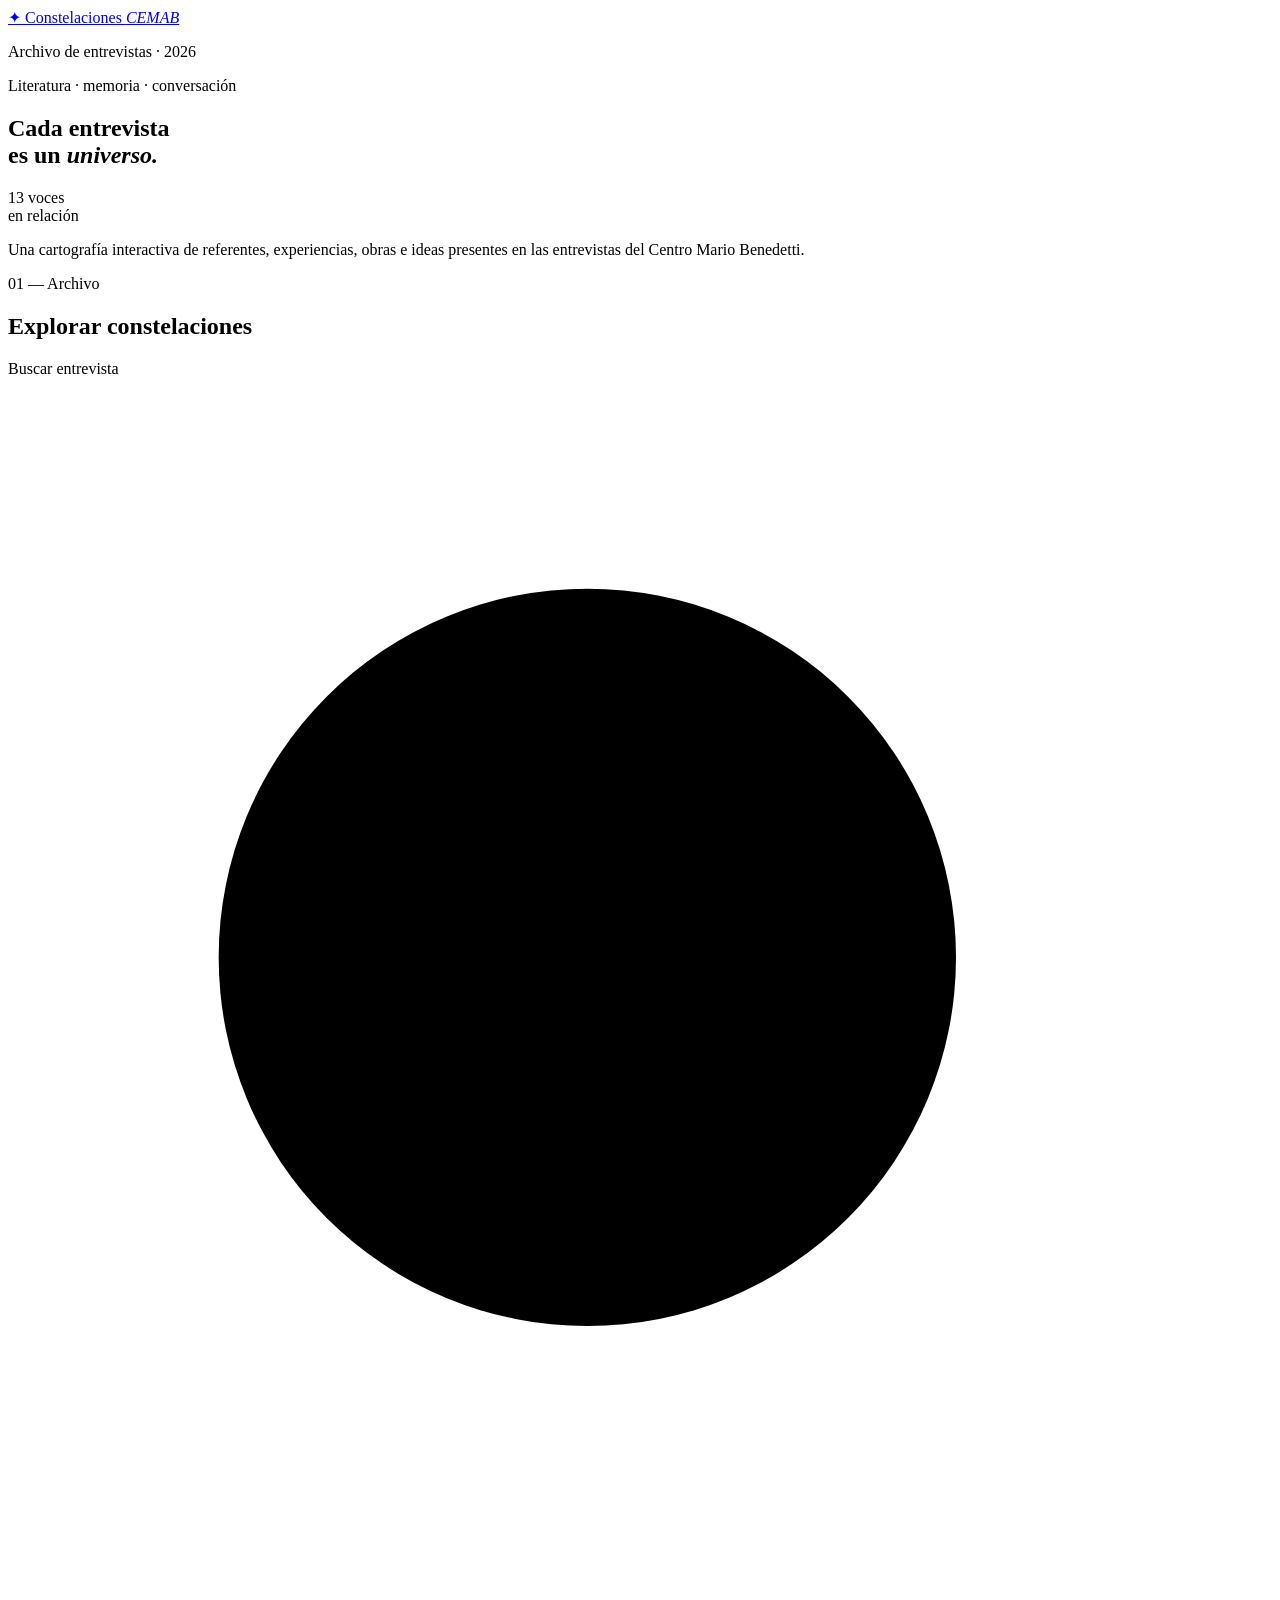
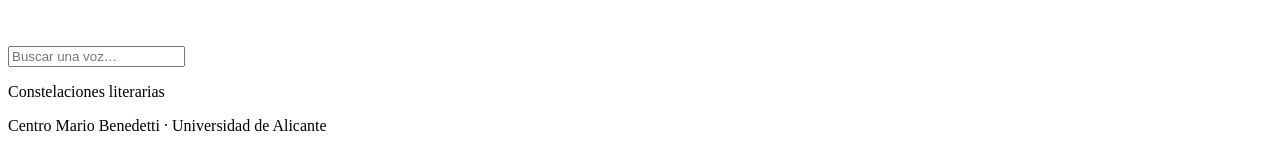
==== index.html @ 8936b4fa "Añade index.html" ====
<!doctype html>
<html lang="es">
<head>
  <meta charset="utf-8">
  <meta name="viewport" content="width=device-width, initial-scale=1">
  <meta name="theme-color" content="#0a0a0a">
  <meta name="description" content="Constelaciones interactivas construidas a partir de entrevistas del Centro Mario Benedetti.">
  <title>Constelaciones CEMAB</title>
  <link rel="preconnect" href="https://fonts.googleapis.com">
  <link rel="preconnect" href="https://fonts.gstatic.com" crossorigin>
  <link href="https://fonts.googleapis.com/css2?family=DM+Mono:wght@300;400;500&family=Manrope:wght@400;500;600&family=Newsreader:opsz,wght@6..72,400;6..72,500&display=swap" rel="stylesheet">
  <link rel="stylesheet" href="assets/site.css">
</head>
<body>
  <div class="noise" aria-hidden="true"></div>
  <header class="site-header">
    <a class="brand" href="index.html" aria-label="Constelaciones CEMAB, inicio">
      <span class="brand-mark" aria-hidden="true">✦</span>
      <span>Constelaciones <i>CEMAB</i></span>
    </a>
    <p class="edition">Archivo de entrevistas · 2026</p>
  </header>

  <main>
    <section class="hero" aria-labelledby="hero-title">
      <div class="hero-copy">
        <p class="eyebrow">Literatura · memoria · conversación</p>
        <h1 id="hero-title">Cada entrevista<br>es un <em>universo.</em></h1>
      </div>
      <div class="hero-orbit" aria-hidden="true">
        <span class="orbit orbit-a"></span>
        <span class="orbit orbit-b"></span>
        <span class="orbit orbit-c"></span>
        <span class="orbit-core">13</span>
        <span class="orbit-caption">voces<br>en relación</span>
      </div>
      <p class="intro">Una cartografía interactiva de referentes, experiencias, obras e ideas presentes en las entrevistas del Centro Mario Benedetti.</p>
    </section>

    <section class="archive" aria-labelledby="archive-title">
      <div class="archive-head">
        <div>
          <p class="section-index">01 — Archivo</p>
          <h2 id="archive-title">Explorar constelaciones</h2>
        </div>
        <label class="search">
          <span class="sr-only">Buscar entrevista</span>
          <svg viewBox="0 0 24 24" aria-hidden="true"><circle cx="11" cy="11" r="7"></circle><path d="m20 20-4-4"></path></svg>
          <input id="search" type="search" placeholder="Buscar una voz…" autocomplete="off">
        </label>
      </div>
      <div id="grid" class="portrait-grid" aria-live="polite"></div>
      <p id="empty" class="empty" hidden>No encontramos ninguna entrevista con ese nombre.</p>
    </section>
  </main>

  <footer class="site-footer">
    <p>Constelaciones literarias</p>
    <p>Centro Mario Benedetti · Universidad de Alicante</p>
  </footer>

  <template id="card-template">
    <a class="portrait-card">
      <div class="portrait-visual">
        <img alt="" loading="lazy">
        <span class="portrait-placeholder" aria-hidden="true"></span>
        <span class="card-arrow" aria-hidden="true">↗</span>
        <span class="card-status">Explorar</span>
      </div>
      <div class="portrait-meta">
        <span class="portrait-number"></span>
        <h3></h3>
        <p></p>
      </div>
    </a>
  </template>

  <script src="assets/gallery.js" defer></script>
</body>
</html>
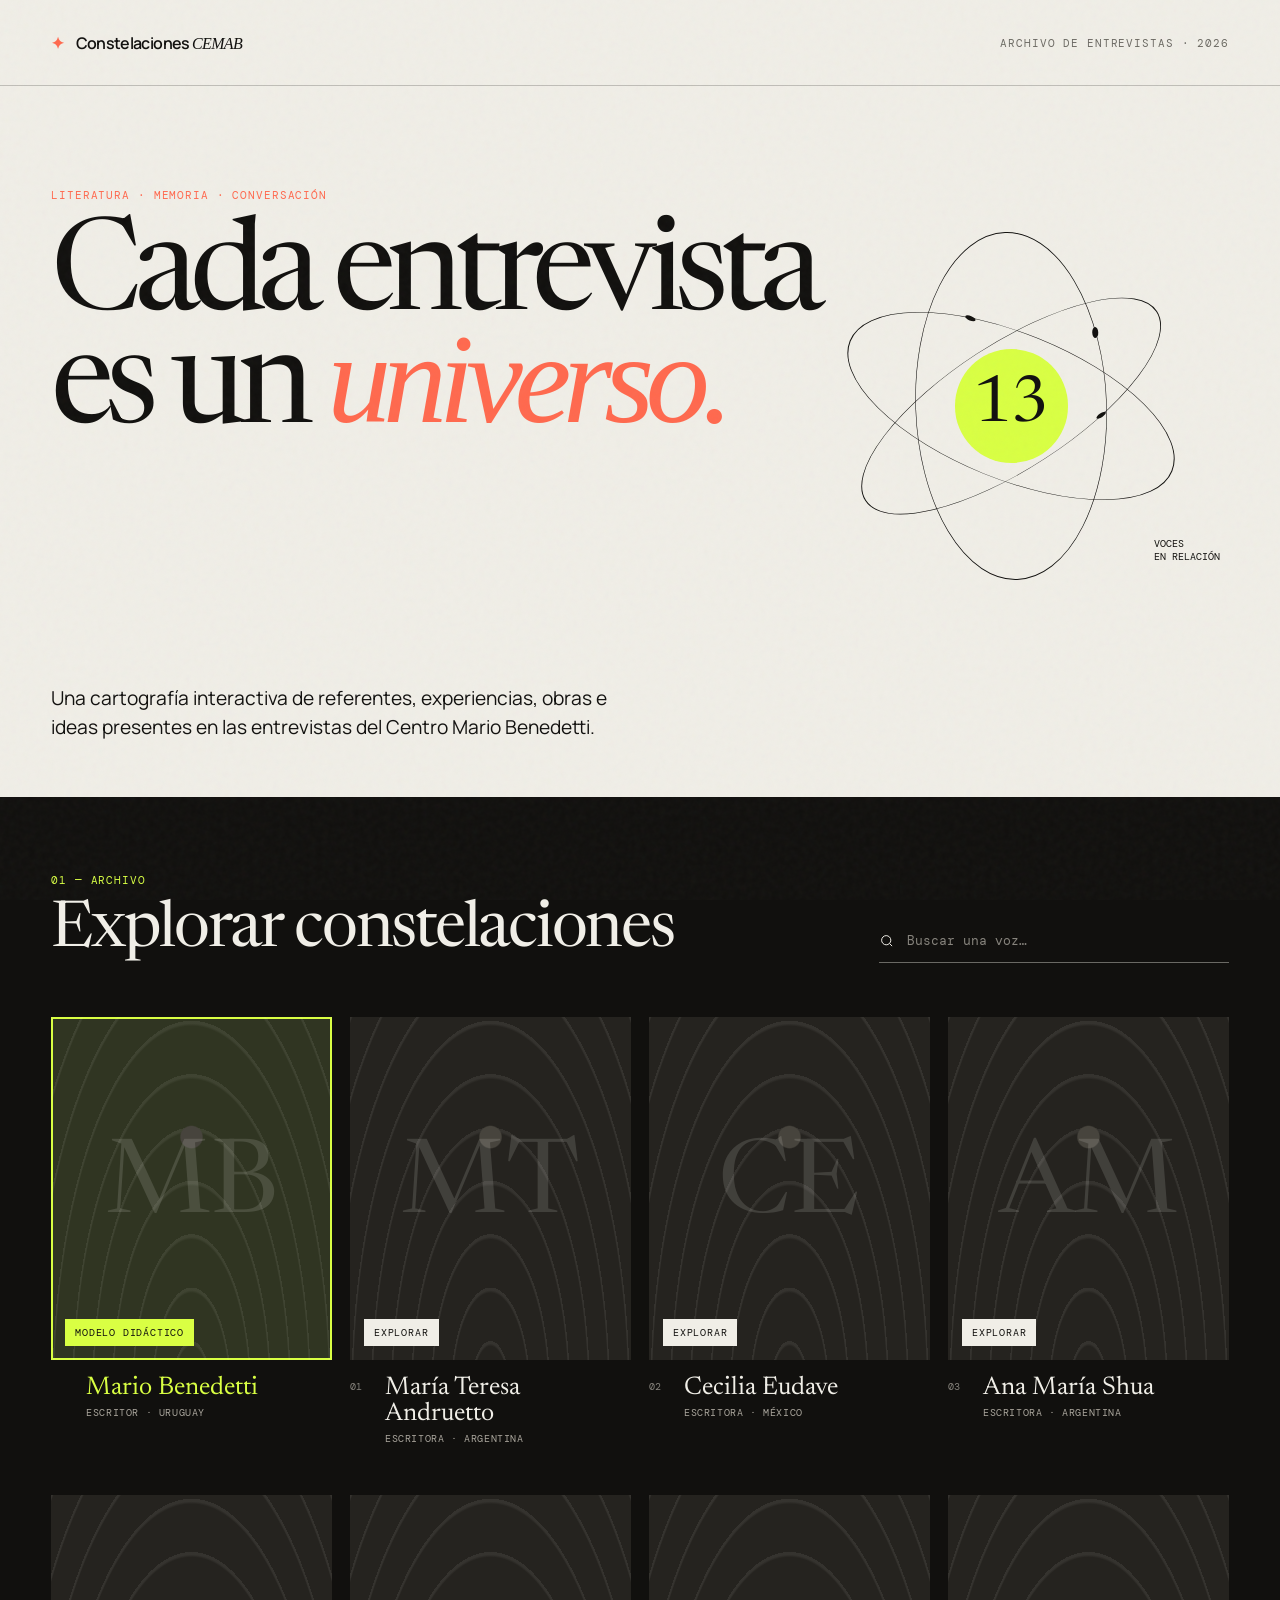
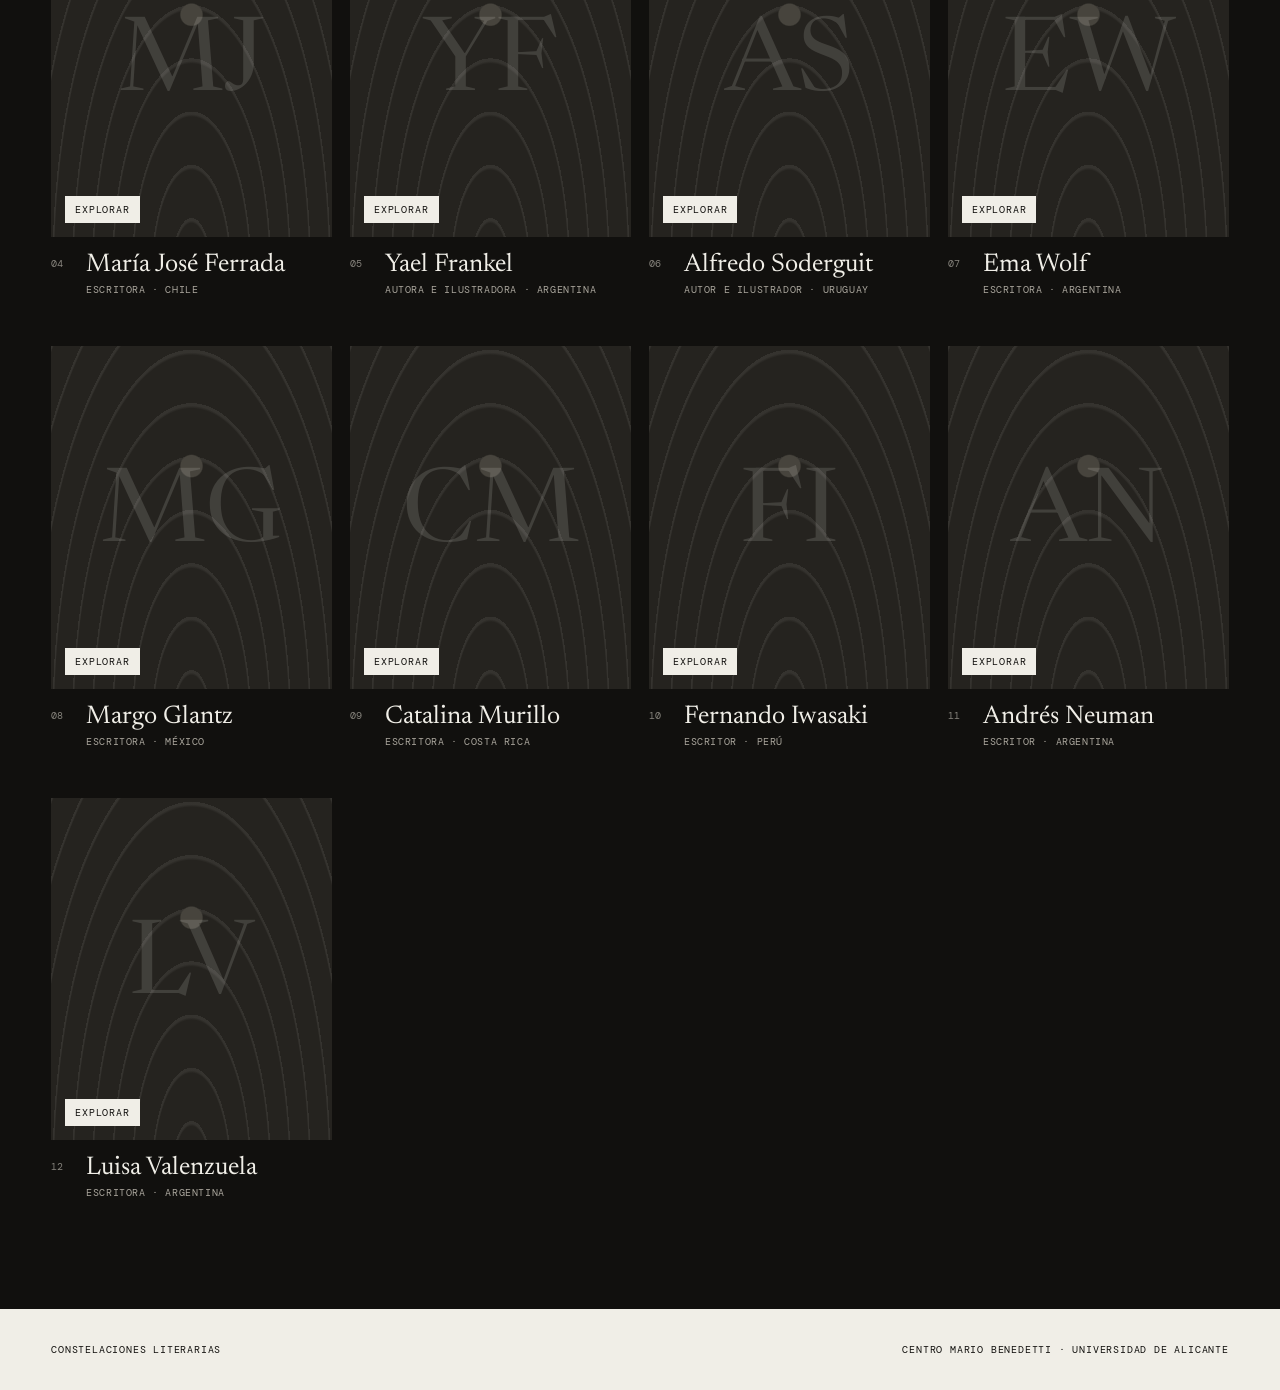
==== commit d9afb17e: "Add CEMAB favicon to site pages" ====
--- a/index.html
+++ b/index.html
@@ -4,6 +4,7 @@
   <meta charset="utf-8">
   <meta name="viewport" content="width=device-width, initial-scale=1">
   <meta name="theme-color" content="#0a0a0a">
+  <link rel="icon" type="image/png" href="assets/cemab-favicon.png">
   <meta name="description" content="Constelaciones interactivas construidas a partir de entrevistas del Centro Mario Benedetti.">
   <title>Constelaciones CEMAB</title>
   <link rel="preconnect" href="https://fonts.googleapis.com">
--- a/assets/site.css
+++ b/assets/site.css
@@ -0,0 +1,144 @@
+:root {
+  --ink: #11100e;
+  --paper: #f0eee7;
+  --acid: #d9ff43;
+  --coral: #ff694e;
+  --muted: #6c6a63;
+  --line: rgba(17, 16, 14, .22);
+}
+
+* { box-sizing: border-box; }
+html { scroll-behavior: smooth; }
+body {
+  margin: 0;
+  color: var(--ink);
+  background: var(--paper);
+  font-family: "Manrope", sans-serif;
+  min-height: 100vh;
+}
+
+.noise {
+  position: fixed;
+  inset: 0;
+  opacity: .035;
+  pointer-events: none;
+  z-index: 20;
+  background-image: url("data:image/svg+xml,%3Csvg viewBox='0 0 180 180' xmlns='http://www.w3.org/2000/svg'%3E%3Cfilter id='n'%3E%3CfeTurbulence type='fractalNoise' baseFrequency='.8' numOctaves='4' stitchTiles='stitch'/%3E%3C/filter%3E%3Crect width='100%25' height='100%25' filter='url(%23n)'/%3E%3C/svg%3E");
+}
+
+.site-header {
+  height: 86px;
+  padding: 0 clamp(22px, 4vw, 66px);
+  border-bottom: 1px solid var(--line);
+  display: flex;
+  align-items: center;
+  justify-content: space-between;
+}
+
+.brand { display: flex; gap: 12px; color: inherit; text-decoration: none; font-weight: 600; letter-spacing: -.04em; }
+.brand i { font-family: "Newsreader", serif; font-weight: 400; }
+.brand-mark { color: var(--coral); animation: rotate 18s linear infinite; }
+.edition, .eyebrow, .section-index { font-family: "DM Mono", monospace; text-transform: uppercase; letter-spacing: .08em; font-size: 11px; }
+.edition { color: var(--muted); }
+
+.hero {
+  min-height: 650px;
+  padding: clamp(56px, 8vw, 118px) clamp(22px, 4vw, 66px) 54px;
+  display: grid;
+  grid-template-columns: minmax(0, 1.4fr) minmax(260px, .6fr);
+  position: relative;
+  overflow: hidden;
+}
+.eyebrow { margin: 0 0 28px; color: var(--coral); }
+.hero h1 {
+  margin: 0;
+  font: 400 clamp(66px, 10vw, 152px)/.78 "Newsreader", serif;
+  letter-spacing: -.065em;
+  max-width: 1050px;
+}
+.hero h1 em { color: var(--coral); font-weight: 400; }
+.intro {
+  grid-column: 1;
+  align-self: end;
+  width: min(560px, 100%);
+  margin: 60px 0 0;
+  font-size: clamp(17px, 1.5vw, 22px);
+  line-height: 1.55;
+}
+.hero-orbit { position: relative; width: min(34vw, 460px); aspect-ratio: 1; justify-self: end; align-self: center; }
+.orbit { position: absolute; inset: 10%; border: 1px solid var(--ink); border-radius: 50%; }
+.orbit::after { content: ""; position: absolute; width: 11px; height: 11px; border-radius: 50%; background: var(--ink); top: 3%; left: 28%; }
+.orbit-a { transform: rotate(22deg) scaleY(.42); }
+.orbit-b { transform: rotate(88deg) scaleY(.55); }
+.orbit-c { transform: rotate(147deg) scaleY(.36); }
+.orbit-core { position: absolute; inset: 37%; border-radius: 50%; background: var(--acid); display: grid; place-items: center; font: 400 clamp(44px, 5vw, 72px) "Newsreader", serif; }
+.orbit-caption { position: absolute; right: 2%; bottom: 14%; font: 10px/1.3 "DM Mono", monospace; text-transform: uppercase; }
+
+.archive { background: var(--ink); color: var(--paper); padding: 76px clamp(22px, 4vw, 66px) 110px; }
+.archive-head { display: flex; justify-content: space-between; align-items: end; gap: 28px; margin-bottom: 54px; }
+.section-index { color: var(--acid); margin: 0 0 12px; }
+.archive h2 { font: 400 clamp(36px, 5vw, 72px)/1 "Newsreader", serif; margin: 0; letter-spacing: -.035em; }
+.search { width: min(350px, 100%); border-bottom: 1px solid rgba(240,238,231,.4); display: flex; gap: 10px; align-items: center; padding: 12px 0; }
+.search svg { width: 17px; fill: none; stroke: currentColor; stroke-width: 1.5; }
+.search input { width: 100%; color: inherit; background: transparent; border: 0; outline: 0; font: 13px "DM Mono", monospace; }
+.search input::placeholder { color: #87847d; }
+
+.portrait-grid { display: grid; grid-template-columns: repeat(4, 1fr); gap: 50px 18px; }
+.portrait-card { color: inherit; text-decoration: none; min-width: 0; }
+/* Tarjeta señalada como modelo didáctico */
+.portrait-card.is-featured .portrait-visual {
+  outline: 2px solid var(--acid);
+  outline-offset: -2px;
+  background: #303522;
+}
+
+.portrait-card.is-featured .card-status {
+  background: var(--acid);
+  color: var(--ink);
+}
+
+.portrait-card.is-featured .portrait-meta h3 {
+  color: var(--acid);
+}
+
+.portrait-card.is-featured .portrait-number {
+  color: var(--acid);
+}
+.portrait-visual { aspect-ratio: .82; background: #25231f; position: relative; overflow: hidden; }
+.portrait-visual img { width: 100%; height: 100%; object-fit: cover; filter: grayscale(1) contrast(1.05); transition: filter .5s, transform .7s cubic-bezier(.2,.8,.2,1); }
+.portrait-placeholder { position: absolute; inset: 0; display: grid; place-items: center; background: radial-gradient(circle at 50% 35%, #47443d 0 4%, transparent 4.5%), repeating-radial-gradient(ellipse at 50% 110%, transparent 0 9%, rgba(240,238,231,.08) 9.5% 10%); }
+.portrait-placeholder::after { content: attr(data-initials); font: 400 clamp(70px, 8vw, 130px) "Newsreader", serif; color: rgba(240,238,231,.14); }
+.portrait-visual.has-image .portrait-placeholder { display: none; }
+.card-arrow { position: absolute; top: 16px; right: 16px; display: grid; place-items: center; width: 42px; height: 42px; border-radius: 50%; background: var(--acid); color: var(--ink); font-size: 19px; transform: scale(0); transition: transform .3s; }
+.card-status { position: absolute; left: 14px; bottom: 14px; padding: 7px 10px; color: var(--ink); background: var(--paper); font: 10px "DM Mono", monospace; text-transform: uppercase; letter-spacing: .08em; }
+.portrait-card:hover img { filter: grayscale(0); transform: scale(1.035); }
+.portrait-card:hover .card-arrow, .portrait-card:focus-visible .card-arrow { transform: scale(1); }
+.portrait-card:focus-visible { outline: 2px solid var(--acid); outline-offset: 5px; }
+.portrait-meta { display: grid; grid-template-columns: 35px 1fr; padding-top: 15px; }
+.portrait-number { font: 10px "DM Mono", monospace; color: #87847d; padding-top: 5px; }
+.portrait-meta h3 { margin: 0; font: 400 clamp(22px, 2vw, 30px) "Newsreader", serif; }
+.portrait-meta p { grid-column: 2; margin: 5px 0 0; color: #aaa69d; font: 10px "DM Mono", monospace; text-transform: uppercase; letter-spacing: .06em; }
+.empty { padding: 80px 0; color: #aaa69d; }
+
+.site-footer { padding: 24px clamp(22px, 4vw, 66px); display: flex; justify-content: space-between; gap: 20px; font: 10px "DM Mono", monospace; text-transform: uppercase; letter-spacing: .08em; }
+.sr-only { position: absolute; width: 1px; height: 1px; padding: 0; margin: -1px; overflow: hidden; clip: rect(0,0,0,0); white-space: nowrap; border: 0; }
+@keyframes rotate { to { transform: rotate(360deg); } }
+
+@media (max-width: 900px) {
+  .hero { grid-template-columns: 1fr; }
+  .hero-orbit { position: absolute; width: 300px; opacity: .45; right: -90px; bottom: 30px; }
+  .intro { position: relative; }
+  .portrait-grid { grid-template-columns: repeat(2, 1fr); }
+}
+@media (max-width: 560px) {
+  .site-header { height: 70px; }
+  .edition { display: none; }
+  .hero { min-height: 570px; }
+  .hero h1 { font-size: clamp(58px, 19vw, 90px); }
+  .archive-head { align-items: stretch; flex-direction: column; }
+  .search { width: 100%; }
+  .portrait-grid { grid-template-columns: 1fr; gap: 42px; }
+  .portrait-visual { aspect-ratio: 1; }
+  .site-footer { flex-direction: column; }
+}
+@media (prefers-reduced-motion: reduce) { *, *::before, *::after { scroll-behavior: auto !important; animation-duration: .01ms !important; transition-duration: .01ms !important; } }
